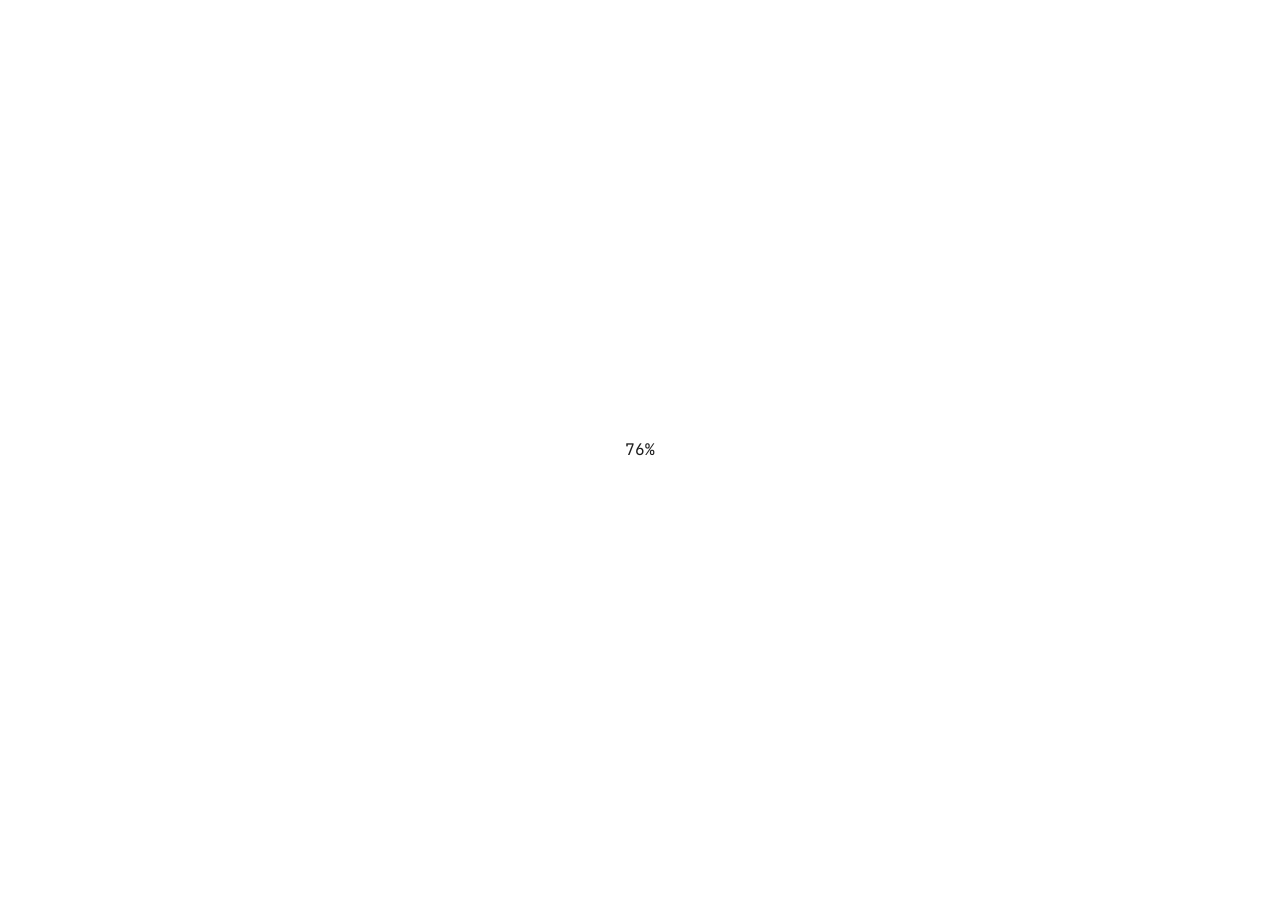
==== about.html @ f49aa21b "Sidebar role: rename method pay to method Co-Authored-By: Claude Opus 5.5 <noreply@anthropic.com>" ====
<!doctype html>
<html lang="ru">
<head>
  <meta charset="utf-8" />
  <meta name="viewport" content="width=device-width, initial-scale=1" />
  <title>about — ruslan an</title>
  <meta name="description" content="experience, methods and tools of product designer ruslan an." />
  <meta property="og:type" content="website" />
  <meta property="og:site_name" content="ruslan an" />
  <meta property="og:title" content="about — ruslan an" />
  <meta property="og:description" content="experience, methods and tools of product designer ruslan an." />
  <meta property="og:url" content="https://antwentythree.site/about.html" />
  <meta property="og:image" content="https://antwentythree.site/assets/og/og-default.jpg" />
  <meta property="og:image:type" content="image/jpeg" />
  <meta property="og:image:width" content="1200" />
  <meta property="og:image:height" content="630" />
  <meta property="og:image:alt" content="ruslan an — product designer" />
  <meta name="twitter:card" content="summary_large_image" />
  <meta name="twitter:title" content="about — ruslan an" />
  <meta name="twitter:description" content="experience, methods and tools of product designer ruslan an." />
  <meta name="twitter:image" content="https://antwentythree.site/assets/og/og-default.jpg" />
  <link rel="icon" href="assets/img/1DFH9G4M8G8WKBAH5VSBCNGBVE.jpg" />
  <script>try{var t=localStorage.getItem('theme');document.documentElement.setAttribute('data-theme',t==='dark'?'dark':'light');}catch(e){}</script>
  <script>try{var n=(performance.getEntriesByType('navigation')[0]||{}).type,r=document.referrer,i=r&&r.indexOf(location.origin)===0;if(!matchMedia('(prefers-reduced-motion: reduce)').matches&&(n==='reload'||!i))document.documentElement.classList.add('loading');}catch(e){}</script>
  <link rel="preconnect" href="https://fonts.googleapis.com" />
  <link rel="preconnect" href="https://fonts.gstatic.com" crossorigin />
  <link href="https://fonts.googleapis.com/css2?family=JetBrains+Mono:wght@400;500&display=swap" rel="stylesheet" />
  <link rel="stylesheet" href="css/styles.css?v=1794381884" />
</head>
<body>
  <div class="site">
    <article class="card doc">
      <div class="doc-bar">
        <a class="back" href="index.html" aria-label="Назад">
          <svg class="icon" viewBox="0 0 24 24" fill="none" xmlns="http://www.w3.org/2000/svg">
            <path d="M18 12H5" stroke="currentColor" stroke-width="2" stroke-linecap="round"/>
            <path d="M9 6l-5 6 5 6" stroke="currentColor" stroke-width="2" stroke-linecap="round" stroke-linejoin="round"/>
          </svg>
        </a>
      </div>

      <div class="doc-scroll">
        <div class="doc-col">

          <!-- intro -->
          <div class="stack gap-6 full">
            <img class="avatar avatar--light" src="assets/img/1DFH9G4M8G8WKBAH5VSBCNGBVE.jpg" alt="Руслан Ан" /><img class="avatar avatar--dark" src="assets/img/avatar-dark.jpg" alt="Руслан Ан" />
            <div class="stack gap-1 full">
              <div class="label" data-en="ruslan an">руслан ан</div>
              <div class="role" data-en="<span class='muted-56'>product designer at</span> <a class='co-link' href='https://paygine.ru/' target='_blank' rel='noopener'>paygine</a><span class='muted-56'>/</span><a class='co-link' href='https://methodpay.ru/' target='_blank' rel='noopener'>method</a>"><span class="muted-56">продуктовый дизайнер в</span> <a class="co-link" href="https://paygine.ru/" target="_blank" rel="noopener">paygine</a><span class="muted-56">/</span><a class="co-link" href="https://methodpay.ru/" target="_blank" rel="noopener">method</a></div>
            </div>
            <div class="stack gap-1 full">
              <div class="label" data-en="6 years of experience">Опыт 6 лет</div>
              <div class="muted-56">[2020 - 2026]</div>
            </div>
          </div>

          <!-- Light Digital -->
          <div class="stack gap-4 full">
            <div class="label pre" data-en="product designer at Light Digital studio<br>[september 2021 - august 2025]">Продуктовый дизайнер в студии Light Digital<br>[сентябрь 2021 - август 2025]</div>
            <div class="label" data-en="✱ tasks &amp; achievements:">✱ Задачи и достижения:</div>
            <div class="muted stack gap-4 full bullets">
              <div data-en="built and rolled out a design system for EKIT [tokens, spacings, guidelines] → cut time-to-market by 40%, reduced developer rework by 30%">Разработал и внедрил дизайн-систему для сервиса EKIT [токены, спейсинги, гайдлайны] → сократил time-to-market на 40%, уменьшил количество правок от разработчиков на 30%</div>
              <div data-en="designed the Facebank mobile app, running a series of UX tests [10+ users] → increased signup conversion by 22%">Спроектировал мобильное приложение Facebank, проведя серию UX-тестов [10+ пользователей] → увеличили конверсию регистрации на 22%</div>
              <div data-en="designed landing pages for two products [Facebank / EKIT]">Спроектировал дизайн лендингов для двух продуктов [Facebank / EKIT]</div>
              <div data-en="built the Abricos.market marketplace MVP, prepared the design system, presented to the client → the project passed review and went to pilot in 2.5 months">Разработал MVP маркетплейса Abricos.market, подготовил дизайн-систему, провёл презу заказчику → проект прошёл защиту и вышел в пилот за 2,5 месяца</div>
              <div data-en="introduced a UX research process [hallway tests, surveys, competitive analysis] → improved design consistency across teams and improved time-to-market by 40%">Внедрил процесс UX-исследований [коридорные тесты, опросы, конкурентный анализ] → повысил согласованность макетов между командами и повысил time-to-market на 40%</div>
              <div data-en="set up design reviews with developers → reduced UI bugs by 35%">Организовал дизайн-ревью с разработчиками → снизил количество UI-багов на 35%</div>
              <div data-en="ran kick-off sessions with clients to present solutions">Проводил кик-офф сессии с клиентами для презентации решений</div>
            </div>
          </div>

          <!-- Sixhands -->
          <div class="stack gap-4 full">
            <div class="label pre" data-en="product designer at Sixhands studio<br>[september 2020 - february 2021]">Продуктовый дизайнер в студии Sixhands<br>[сентябрь 2020 - февраль 2021]</div>
            <div class="label" data-en="✱ tasks &amp; achievements:">✱ Задачи и достижения:</div>
            <div class="muted stack gap-4 full bullets">
              <div data-en="designed the interface for the ITMO library → improved navigation, cut content search time by 25%">Спроектировал интерфейс для библиотеки ITMO → улучшил навигацию, сократил время поиска контента на 25%</div>
              <div data-en="built the Kinoscope MVP platform for renting photo and video gear → launched on time, attracted the first 1000 users">Разработал MVP-платформу Kinoscope для аренды фото и видеооборудования → проект запущен в срок, привлёк первых 1000 пользователей</div>
              <div data-en="created a UI kit in a week, speeding up building new screens by 30%">Создал UI-kit за неделю, что позволило ускорить сборку новых экранов на 30%</div>
              <div data-en="introduced design reviews and closer collaboration with development → improved design consistency across teams and improved time-to-market by 40%">Внедрил процесс дизайн-ревью и совместную работу с разработкой → повысил согласованность макетов между командами и повысил time-to-market на 40%</div>
              <div data-en="ran kick-off sessions with clients to present solutions">Проводил кик-офф сессии с клиентами для презентации решений</div>
              <div data-en="briefed clients">Брифовал клиентов</div>
            </div>
          </div>

          <!-- методы -->
          <div class="stack gap-4 full">
            <div class="label" data-en="i use in my work">использую в работе</div>
            <div class="chips">
              <span class="chip">job story</span>
              <span class="chip">user story</span>
              <span class="chip">userflow</span>
              <span class="chip" data-en="segmentation">сегментирование</span>
              <span class="chip" data-en="benchmarking">бенчмаркинг</span>
              <span class="chip" data-en="atomic design">атомарный дизайн</span>
              <span class="chip">value proposition canvas</span>
              <span class="chip" data-en="surveys">опросы</span>
              <span class="chip" data-en="in-depth interviews">глубинные интервью</span>
              <span class="chip">rice/ice</span>
            </div>
          </div>

          <!-- инструменты -->
          <div class="stack gap-4 full">
            <div class="label" data-en="tools">инструменты</div>
            <div class="chips">
              <span class="chip">figma</span>
              <span class="chip">figmajam</span>
              <span class="chip">pathway</span>
              <span class="chip">spline3d</span>
              <span class="chip">framer</span>
              <span class="chip">jira</span>
              <span class="chip">trello</span>
              <span class="chip">lottielab</span>
              <span class="chip">codex</span>
              <span class="chip">claude</span>
              <span class="chip">gemini</span>
            </div>
          </div>

          <!-- менторство -->
          <div class="stack gap-4 full">
            <div class="label" data-en="i have experience mentoring junior designers">имею опыт работы с молодыми дизайнерами</div>
            <img class="media" src="assets/img/08043FY16DWBXY1ECYTWY4B6JK.png" alt="Работа с молодыми дизайнерами" loading="lazy" />
            <div class="muted" data-en="Valeria — got a job as a Junior designer at Gazprom Neft">Валерия — устроилась Junior-дизайнером в Газпромнефть</div>
          </div>

          <!-- фотогалерея -->
          <div class="stack gap-4 full">
            <div class="label" data-en="photo gallery [2012-2021]">фотогалерея [2012-2021]</div>
            <div class="muted pre" data-en="a long time ago photography was my favorite hobby, and to immortalize that passion i put together a photo gallery as a reminder that i existed<br>⇾ <a href=&quot;https://an23gallery.framer.website/&quot; target=&quot;_blank&quot; rel=&quot;noopener&quot; style=&quot;text-decoration:underline&quot;>view the works</a>">Когда-то давно фотография была моим любимым занятием, ну и для того, чтобы увековечить свою страсть, я собрал фотогалерею на память о том, что я существовал<br>⇾ <a href="https://an23gallery.framer.website/" target="_blank" rel="noopener" style="text-decoration:underline">Посмотреть работы</a></div>
            <img class="media flat" src="assets/img/5QWVMSG8WJEMT5ZVHH015KN7EW.png" alt="Фотогалерея" loading="lazy" />
          </div>

          <!-- контакт -->
          <div class="stack gap-4 full">
            <div class="label pre" data-en="i'm open to interesting projects.<br>i reply quickly on telegram 👋">Я открыт для интересных проектов.<br>Отвечаю оперативно телеграмме 👋</div>
            <div data-en="thanks for your attention ❤️">Благодарю за внимание❤️</div>
            <a class="btn btn--dark full" href="https://t.me/antwentythree" target="_blank" rel="noopener" data-en="message on telegram">написать в тг</a>
          </div>

        </div>
        <div class="scroll-fade" aria-hidden="true"></div>
      </div>
    </article>
  </div>
  <script src="js/app.js?v=1792924821" defer></script>
  <script src="js/reveal.js?v=1792924821" defer></script>
  <script src="js/lightbox.js?v=1792924821" defer></script>
</body>
</html>
---- css/styles.css ----
/* ============================================================
   Руслан Ан — портфолио
   Дизайн-система (из макетов Paper «Jolly lantern»)
   Шрифт: JetBrains Mono · акцент: моноширинная editorial-типографика
   ============================================================ */

:root {
  --bg: #ffffff;
  --bg-muted: #f8f8f8;
  --ink: #1e1e1e;
  --on-dark: #ffffff;
  --border: rgba(30, 30, 30, 0.08);

  --font: "JetBrains Mono", ui-monospace, "SFMono-Regular", Menlo, monospace;

  --fs: 16px;
  --lh: 1.4;
  --tracking: -0.02em;

  /* spacing scale (Tailwind *4px) */
  --s1: 4px;
  --s2: 8px;
  --s3: 10px;
  --s4: 16px;
  --s6: 24px;
  --s8: 32px;
  --s12: 48px;
  --s14: 58px;
  --s16: 64px;

  /* radii */
  --r-xs: 8px;
  --r-sm: 16px;
  --r-md: 24px;
  --r-lg: 32px;
  --r-xl: 48px;

  /* layout */
  --col: 556px;      /* контентная колонка (кейсы / обо мне) */
  --sidebar: 337px;  /* сайдбар на главной */
  --feed: 362px;     /* колонка ленты проектов */
  --page-pad: 16px;
  --section-gap: 72px;
  --fade-h: 80px;
}

/* ---------- тёмная тема: инверсия цветов (серые кнопки/чипы не меняются) ---------- */
:root[data-theme="dark"] {
  --bg: #010101;
  --bg-muted: #010101;
  --ink: #f4f4f4;
  --border: rgba(255, 255, 255, 0.12);
}
:root[data-theme="dark"] .feed {
  scrollbar-color: rgba(255, 255, 255, 0.2) transparent;
}
:root[data-theme="dark"] .feed::-webkit-scrollbar-thumb { background: rgba(255, 255, 255, 0.2); }
:root[data-theme="dark"] .back:hover { background: rgba(255, 255, 255, 0.08); }

* { box-sizing: border-box; }

html { scroll-behavior: smooth; }

body {
  margin: 0;
  background: var(--bg);
  color: var(--ink);
  font-family: var(--font);
  font-size: var(--fs);
  line-height: var(--lh);
  letter-spacing: var(--tracking);
  font-weight: 400;
  -webkit-font-smoothing: antialiased;
  text-rendering: optimizeLegibility;
  overflow-wrap: anywhere;
  text-transform: lowercase; /* стилистика: весь текст строчными буквами */
}

body.theme-muted { background: var(--bg-muted); }

img { display: block; max-width: 100%; }
a { color: inherit; text-decoration: none; }

/* ---------- helpers ---------- */
.stack { display: flex; flex-direction: column; align-items: flex-start; }
.stack.center { align-items: center; }
.gap-1 { gap: var(--s1); }
.gap-2 { gap: var(--s2); }
.gap-4 { gap: var(--s4); }
.gap-6 { gap: var(--s6); }
.gap-8 { gap: var(--s8); }
.gap-12 { gap: var(--s12); }
.gap-14 { gap: var(--s14); }
.gap-16 { gap: var(--s16); }

.label { font-weight: 500; }
.muted { opacity: 0.5; }
.muted-56 { opacity: 0.56; }
/* ссылки на компании в подписи под именем: основной цвет текста, подчёркивание при наведении */
.co-link { color: inherit; text-decoration: underline; text-decoration-color: transparent; text-underline-offset: 3px; text-decoration-thickness: 1px; transition: text-decoration-color .2s; }
.co-link:hover, .co-link:focus-visible { text-decoration-color: currentColor; }
.pre { white-space: pre-wrap; }
.lower { text-transform: lowercase; }
.full { width: 100%; }

/* ---------- media ---------- */
.media { width: 100%; border-radius: var(--r-md); object-fit: cover; }
.media.flat { border-radius: 0; }
.media.sq { border-radius: var(--r-xl); }

/* ---------- buttons ---------- */
.btn {
  display: flex;
  align-items: center;
  justify-content: center;
  width: 100%;
  height: 56px;
  border-radius: var(--r-sm);
  font-weight: 500;
  letter-spacing: var(--tracking);
  border: 0;
  cursor: pointer;
  transition: transform 0.15s ease, opacity 0.15s ease, background 0.15s ease;
}
.btn:active { transform: scale(0.99); }
/* тёмная кнопка инвертируется вместе с темой */
.btn--dark { background: var(--ink); color: var(--bg); }
.btn--dark:hover { opacity: 0.88; }
/* серая кнопка — всегда серая, тёмный текст (в тёмной теме НЕ меняется) */
.btn--light { background: #f8f8f8; color: #1e1e1e; }
.btn--light:hover { background: #ededed; }

/* ---------- chips ---------- */
.chips { display: flex; flex-wrap: wrap; gap: var(--s2); align-content: flex-start; width: 100%; }
.chip {
  display: inline-flex;
  align-items: center;
  justify-content: center;
  padding: var(--s2);
  border-radius: var(--r-xs);
  background: #f8f8f8;        /* серый чип — всегда серый */
  color: #1e1e1e;
  text-transform: lowercase;
}

/* ---------- back arrow / inline link ---------- */
.icon { width: 24px; height: 24px; flex-shrink: 0; color: var(--ink); }
/* иконки следуют цвету текста (инверсия в тёмной теме) */
.icon [stroke] { stroke: currentColor; }
.icon [fill]:not([fill="none"]) { fill: currentColor; }
.back {
  display: inline-flex;
  align-items: center;
  justify-content: center;
  width: 40px;
  height: 40px;
  border-radius: 999px;
  transition: background 0.15s ease;
}
.back:hover { background: rgba(30, 30, 30, 0.06); }
.inline-link { display: inline-flex; align-items: center; gap: var(--s2); }
.inline-link .icon { opacity: 0.5; }
.inline-link:hover .icon { opacity: 0.85; }

/* ============================================================
   MAIN PAGE
   ============================================================ */
.site { max-width: 1232px; margin: 0 auto; padding: var(--page-pad); }

.main-grid { display: flex; align-items: flex-start; gap: 12px; }

.card {
  background: var(--bg);
  border: 1px solid var(--border);
  border-radius: var(--r-lg);
}
body.theme-muted .card { background: var(--bg-muted); }

/* sidebar */
.sidebar {
  width: var(--sidebar);
  flex-shrink: 0;
  padding: var(--s4);
  position: sticky;
  top: var(--page-pad);
  height: calc(100vh - var(--page-pad) * 2);
  display: flex;
  flex-direction: column;
  justify-content: space-between;
  gap: var(--s16);
  overflow: clip;
}
.avatar {
  width: 141px;
  height: 141px;
  border-radius: var(--r-md);
  object-fit: cover;
  object-position: center;
}
.sidebar-actions { display: flex; flex-direction: column; gap: var(--s4); width: 100%; }

/* feed */
.feed {
  flex: 1;
  min-width: 0;
  padding: var(--s4) 0 0 0;   /* 16px сверху, контент до краёв карточки */
  position: sticky;
  top: var(--page-pad);
  height: calc(100vh - var(--page-pad) * 2);
  overflow-y: auto;
  overflow-x: hidden;
  overscroll-behavior: contain;
  scrollbar-width: thin;
  scrollbar-color: rgba(30, 30, 30, 0.18) transparent;
}
.feed::-webkit-scrollbar { width: 8px; }
.feed::-webkit-scrollbar-thumb {
  background: rgba(30, 30, 30, 0.18);
  border-radius: 999px;
  border: 2px solid transparent;
  background-clip: padding-box;
}
.feed-inner {
  width: var(--feed);
  margin: 0 auto;
  display: flex;
  flex-direction: column;
  gap: var(--section-gap);
  padding: 0 0 var(--fade-h) 0;
}

/* нижний блюр-эффект объёма (остаётся у нижнего края при скролле) */
.scroll-fade {
  position: sticky;
  bottom: 0;
  height: var(--fade-h);
  margin-top: calc(var(--fade-h) * -1);
  pointer-events: none;
  z-index: 4;
  background: linear-gradient(to top, var(--bg) 18%, transparent);
  -webkit-backdrop-filter: blur(5px);
  backdrop-filter: blur(5px);
  -webkit-mask-image: linear-gradient(to top, #000 38%, transparent);
  mask-image: linear-gradient(to top, #000 38%, transparent);
  border-bottom-left-radius: var(--r-lg);
  border-bottom-right-radius: var(--r-lg);
}

/* правая панель с проектами — без рамки и скруглений */
.card.feed { border: none; border-radius: 0; }
.feed .scroll-fade { border-radius: 0; }

/* «обо мне» и кейсы — без обводки (обводка только у сайдбара на главной) */
.card.doc { border: none; border-radius: 0; }
.doc .scroll-fade { border-radius: 0; }

/* переключатели темы / языка */
.controls { display: flex; align-items: center; gap: var(--s4); flex-shrink: 0; }
.lang-btn, .theme-btn {
  background: none; border: 0; padding: 0; margin: 0;
  font-family: inherit; color: var(--ink); cursor: pointer;
  display: inline-flex; align-items: center;
  transition: opacity 0.15s ease;
}
.lang-btn { font-size: 16px; font-weight: 500; letter-spacing: var(--tracking); text-transform: lowercase; }
.theme-btn { width: 24px; height: 24px; justify-content: center; }
.lang-btn:hover, .theme-btn:hover { opacity: 0.55; }
.theme-btn .i-sun { display: none; }
:root[data-theme="dark"] .theme-btn .i-moon { display: none; }
:root[data-theme="dark"] .theme-btn .i-sun { display: inline-block; }
.work { display: flex; flex-direction: column; align-items: center; gap: var(--s8); text-decoration: none; }
.work-thumb {
  width: 360px;
  max-width: 100%;
  aspect-ratio: 360 / 372;
  border-radius: var(--r-lg);
  overflow: hidden;
  background: var(--bg-muted);
  position: relative;
  display: flex;
  align-items: center;
  justify-content: center;
}
.work-thumb img,
.work-thumb video { width: 100%; height: 100%; object-fit: cover; transition: transform 0.4s ease; }
a.work:hover .work-thumb img,
a.work:hover .work-thumb video { transform: scale(1.03); }
.work-thumb.soon img { filter: blur(0.75px) brightness(0.8); }
.work-thumb .soon-badge {
  position: absolute;
  color: #fff;
  font-weight: 500;
  z-index: 2;
}
.work-meta { display: flex; flex-direction: column; align-items: flex-start; gap: var(--s4); width: 100%; }
.work.is-soon .work-meta { opacity: 0.5; }

/* footer block inside feed (итог) */
.feed-foot { display: flex; flex-direction: column; align-items: center; gap: var(--s8); width: 100%; }
.feed-foot .media { border-radius: var(--r-xl); aspect-ratio: 1/1; }
.feed-foot-actions { display: flex; flex-direction: column; gap: var(--s4); width: 100%; }

/* ============================================================
   DOC PAGES (about / project)
   ============================================================ */
.doc {
  position: sticky;
  top: var(--page-pad);
  height: calc(100vh - var(--page-pad) * 2);
  overflow: hidden;
  padding: 0;
}
/* шапка: стрелка назад слева + переключатели справа, на одной линии (16px сверху) */
.doc-bar {
  position: absolute;
  top: var(--s4);
  left: var(--s4);
  right: var(--s4);
  display: flex;
  align-items: center;
  justify-content: space-between;
  z-index: 5;
  pointer-events: none;
}
.doc-bar > * { pointer-events: auto; }
.doc-scroll {
  height: 100%;
  overflow-y: auto;
  overflow-x: hidden;
  overscroll-behavior: contain;
  scrollbar-width: thin;
  scrollbar-color: rgba(30, 30, 30, 0.18) transparent;
  padding: var(--s4) var(--s4) 0 var(--s4);
}
.doc-scroll::-webkit-scrollbar { width: 8px; }
.doc-scroll::-webkit-scrollbar-thumb {
  background: rgba(30, 30, 30, 0.18);
  border-radius: 999px; border: 2px solid transparent; background-clip: padding-box;
}
:root[data-theme="dark"] .doc-scroll { scrollbar-color: rgba(255,255,255,0.2) transparent; }
:root[data-theme="dark"] .doc-scroll::-webkit-scrollbar-thumb { background: rgba(255,255,255,0.2); }
.doc-col {
  width: var(--col);
  max-width: 100%;
  margin: 0 auto;
  display: flex;
  flex-direction: column;
  align-items: flex-start;
  gap: var(--s12);
  padding-bottom: var(--fade-h);
}
.hero-icon {
  width: 72px;
  height: 72px;
  border-radius: 18px;
  object-fit: cover;
}
.next-thumb {
  width: 100%;
  aspect-ratio: 360 / 372;
  border-radius: var(--r-lg);
  object-fit: cover;
}

/* ============================================================
   RESPONSIVE
   ============================================================ */
@media (max-width: 900px) {
  :root { --page-pad: 16px; --section-gap: 72px; }

  .main-grid { flex-direction: column; gap: 16px; }
  .sidebar {
    width: 100%;
    position: static;
    height: auto;
    min-height: 0;
    gap: var(--s12);
  }
  /* на мобилке лента скроллится вместе со страницей */
  .feed {
    width: 100%;        /* на всю ширину, чтобы колонка проектов встала по центру */
    padding: 0;
    position: static;
    height: auto;
    overflow: visible;
  }
  .feed-inner { width: 100%; max-width: 420px; margin: 0 auto; padding: 0; }
  .work-thumb { width: 100%; }

  /* на мобилке карточки без рамок — ближе к мобильному макету */
  .card { border: none; border-radius: 0; background: transparent; }
  body.theme-muted .card { background: transparent; }
  .feed { border: none; }
  .scroll-fade { display: none; }

  /* doc-страницы на мобилке: обычная прокрутка, шапка прилипает сверху */
  .doc {
    position: static;
    height: auto;
    overflow: visible;
  }
  .doc-scroll {
    height: auto;
    overflow: visible;
    padding: 0;
  }
  .doc-bar {
    position: sticky;
    top: 0;
    left: auto; right: auto;
    padding: 8px 0;
    margin-bottom: 8px;
    background: var(--bg);
  }
  .doc-col { padding-bottom: 0; }
}

@media (max-width: 480px) {
  :root { --fs: 15px; }
}

/* скрытые скроллбары: скролл работает, полоса не видна */
html, body, .feed, .doc-scroll {
  scrollbar-width: none;
  -ms-overflow-style: none;
}
html::-webkit-scrollbar,
body::-webkit-scrollbar,
.feed::-webkit-scrollbar,
.doc-scroll::-webkit-scrollbar { display: none; width: 0; height: 0; }

/* аватар: светлая тема — обычное фото, тёмная — альтернативное */
.avatar--dark { display: none; }
:root[data-theme="dark"] .avatar--light { display: none; }
:root[data-theme="dark"] .avatar--dark { display: block; }

/* тёмная тема: CV — прозрачная кнопка с белой обводкой */
:root[data-theme="dark"] .sidebar .btn--light {
  background: transparent;
  color: var(--ink);
  border: 1px solid #f4f4f4;
}
:root[data-theme="dark"] .sidebar .btn--light:hover { background: rgba(255, 255, 255, 0.08); }

/* блок «итог / summary» — только в мобильной версии */
@media (min-width: 901px) {
  .feed-foot { display: none; }
}

/* стрелка «наверх» — появляется, когда долистали до низа */
.to-top {
  position: fixed;
  right: calc(max(var(--page-pad), (100vw - 1232px) / 2 + var(--page-pad)) + 16px);
  bottom: calc(var(--page-pad) + 16px);
  z-index: 20;
  width: 40px;
  height: 40px;
  border-radius: 999px;
  border: 1px solid var(--border);
  background: var(--bg);
  color: var(--ink);
  display: inline-flex;
  align-items: center;
  justify-content: center;
  padding: 0;
  cursor: pointer;
  opacity: 0;
  transform: translateY(8px);
  pointer-events: none;
  transition: opacity 0.2s ease, transform 0.2s ease, background 0.15s ease;
}
.to-top.is-visible { opacity: 1; transform: none; pointer-events: auto; }
.to-top:hover { background: var(--bg-muted); }
:root[data-theme="dark"] .to-top:hover { background: #1a1a1a; }

/* ---------- кастомный курсор (только мышь/трекпад) ---------- */
@media (hover: hover) and (pointer: fine) {
  html, body, body *, body *::before, body *::after {
    cursor: url("../assets/cursor/cursor-light.svg?v=2") 5 4, default !important;
  }
  :root[data-theme="dark"],
  :root[data-theme="dark"] body,
  :root[data-theme="dark"] body *,
  :root[data-theme="dark"] body *::before,
  :root[data-theme="dark"] body *::after {
    cursor: url("../assets/cursor/cursor-dark.svg?v=2") 5 4, default !important;
  }
}

/* мягкая тень под курсором */
.cursor-shadow {
  position: fixed;
  inset: 0;
  z-index: 1001;
  overflow: hidden;
  pointer-events: none;
  opacity: 0;
  transition: opacity 0.25s ease;
}
.cursor-shadow::before {
  content: "";
  position: absolute;
  top: 0;
  left: 0;
  width: 180px;
  height: 150px;
  background: radial-gradient(ellipse 90px 75px at center,
    rgba(20, 25, 35, 0.09) 0%, rgba(20, 25, 35, 0.035) 35%, transparent 75%);
  transform: translate3d(var(--shadow-x, -180px), var(--shadow-y, -150px), 0);
}
/* тёмная тема: инверсия — едва заметное светлое свечение */
:root[data-theme="dark"] .cursor-shadow::before {
  background: radial-gradient(ellipse 90px 75px at center,
    rgba(255, 255, 255, 0.06) 0%, rgba(255, 255, 255, 0.022) 35%, transparent 75%);
}
@media (hover: hover) and (pointer: fine) {
  .cursor-shadow.is-visible { opacity: 1; }
}
@media (prefers-reduced-motion: reduce) {
  .cursor-shadow { display: none; }
}

/* «следующий проект» внизу кейса */
.next-project {
  width: 100%;
  border-top: 1px solid var(--border);
  padding-top: var(--s8);
  display: flex;
  justify-content: flex-end;
}
.next-project a {
  display: inline-flex;
  align-items: center;
  gap: var(--s2);
  opacity: 0.56;
  transition: opacity 0.15s ease;
}
.next-project a:hover { opacity: 1; }
.next-project .icon { transition: transform 0.2s ease; }
.next-project a:hover .icon { transform: translateX(3px); }

/* картинка ждёт анимации появления (см. js/reveal.js) */
.reveal-pending { opacity: 0; }
@media (prefers-reduced-motion: reduce) { .reveal-pending { opacity: 1; } }

/* ссылки внизу сайдбара (вместо кнопок CV / telegram) */
.sidebar-links { display: flex; flex-direction: column; align-items: flex-start; gap: var(--s2); }

/* ---------- лоудер: счётчик 0% → 100% ---------- */
/* пока не загрузился JS, экран закрывает псевдоэлемент с «0%» */
html.loading::before,
.preloader {
  position: fixed;
  inset: 0;
  z-index: 10000;
  display: flex;
  align-items: center;
  justify-content: center;
  background: var(--bg);
  color: var(--ink);
  font-family: var(--font);
  font-size: 16px;
  line-height: 1;
  font-variant-numeric: tabular-nums;
}
html.loading::before { content: "0%"; }
html.loading.loader-ready::before { content: none; }
html.loading body { overflow: hidden; }
.preloader { transition: opacity 1s cubic-bezier(.45, 0, .55, 1); }
.preloader.is-out { opacity: 0; pointer-events: none; }
.preloader__counter { transition: opacity 1s cubic-bezier(.45, 0, .55, 1); }
.preloader.is-out .preloader__counter { opacity: 0; }

/* ---------- списки с буллетами («задачи и достижения») ---------- */
.bullets > div {
  position: relative;
  padding-left: 1.5ch;
}
.bullets > div::before {
  content: "•";
  position: absolute;
  left: 0;
}

/* ---------- просмотр картинок (lightbox) ---------- */
.doc-col img.media { cursor: pointer; }
.lightbox-backdrop {
  position: fixed;
  inset: 0;
  z-index: 9000;
  background: color-mix(in oklch, var(--bg) 50%, transparent);
  -webkit-backdrop-filter: blur(16px);
  backdrop-filter: blur(16px);
}
.lightbox-img {
  position: fixed;
  z-index: 9001;
  object-fit: cover;
  margin: 0;
  max-width: none;
}
html.lightbox-open .to-top,
html.lightbox-open .cursor-shadow { opacity: 0; }
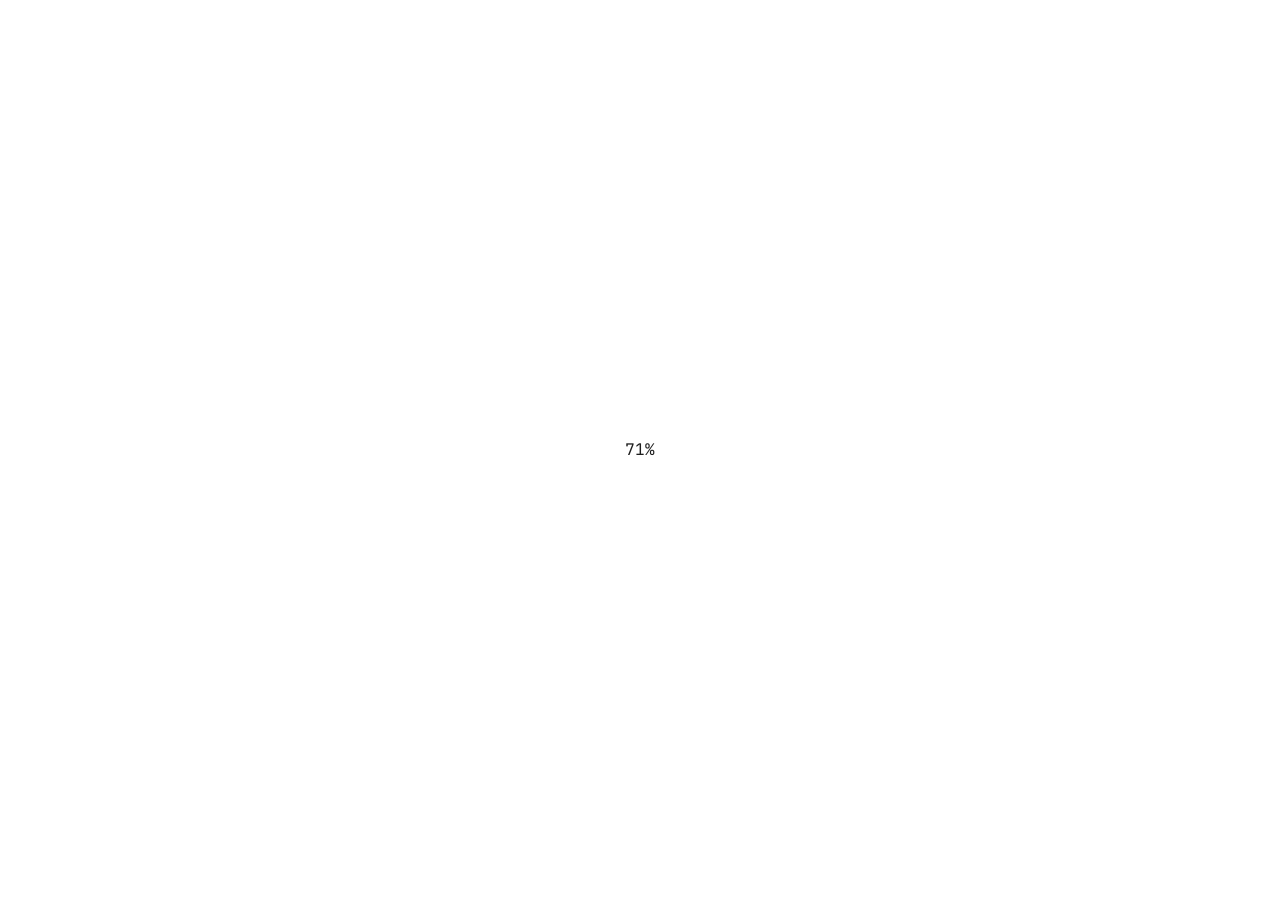
==== commit 8efb0ea0: "Contact button with contacts modal on all pages Co-Authored-By: Claude Opus 5.5 <noreply@anthropic.c" ====
--- a/about.html
+++ b/about.html
@@ -25,7 +25,7 @@
   <link rel="preconnect" href="https://fonts.googleapis.com" />
   <link rel="preconnect" href="https://fonts.gstatic.com" crossorigin />
   <link href="https://fonts.googleapis.com/css2?family=JetBrains+Mono:wght@400;500&display=swap" rel="stylesheet" />
-  <link rel="stylesheet" href="css/styles.css?v=1794381884" />
+  <link rel="stylesheet" href="css/styles.css?v=1794871083" />
 </head>
 <body>
   <div class="site">
@@ -137,7 +137,7 @@
           <div class="stack gap-4 full">
             <div class="label pre" data-en="i'm open to interesting projects.<br>i reply quickly on telegram 👋">Я открыт для интересных проектов.<br>Отвечаю оперативно телеграмме 👋</div>
             <div data-en="thanks for your attention ❤️">Благодарю за внимание❤️</div>
-            <a class="btn btn--dark full" href="https://t.me/antwentythree" target="_blank" rel="noopener" data-en="message on telegram">написать в тг</a>
+            <button class="btn btn--dark full has-kbd" type="button" data-contact aria-haspopup="dialog" aria-expanded="false"><span data-en="contact">связаться</span><kbd class="contact-kbd" aria-hidden="true">c</kbd></button>
           </div>
 
         </div>
@@ -145,8 +145,9 @@
       </div>
     </article>
   </div>
-  <script src="js/app.js?v=1792924821" defer></script>
-  <script src="js/reveal.js?v=1792924821" defer></script>
-  <script src="js/lightbox.js?v=1792924821" defer></script>
+  <script src="js/app.js?v=1794871083" defer></script>
+  <script src="js/contact.js?v=1794871150" defer></script>
+  <script src="js/reveal.js?v=1794871083" defer></script>
+  <script src="js/lightbox.js?v=1794871083" defer></script>
 </body>
 </html>
--- a/css/styles.css
+++ b/css/styles.css
@@ -601,3 +601,137 @@
 }
 html.lightbox-open .to-top,
 html.lightbox-open .cursor-shadow { opacity: 0; }
+
+/* ============================================================
+   Кнопка «связаться» и модалка «контакты» (как Contact на mishanaer.com)
+   ============================================================ */
+.contact-btn {
+  position: relative;
+  display: flex;
+  align-items: center;
+  justify-content: center;
+  align-self: stretch;
+  width: 100%;
+  height: 40px;
+  padding: 0 32px;
+  border: 0;
+  border-radius: 10px;
+  background: var(--ink);
+  color: var(--bg);
+  font: inherit;
+  font-size: 14px;
+  font-weight: 500;
+  letter-spacing: -0.01em;
+  transition: transform 0.1s ease-out, opacity 0.1s ease-out;
+}
+.contact-btn:hover { opacity: 0.8; }
+.contact-btn:active { transform: scale(0.99); }
+.has-kbd { position: relative; }
+/* подсказка клавиши «C» — только там, где есть клавиатура и мышь */
+.contact-kbd {
+  display: none;
+  position: absolute;
+  top: 50%;
+  right: 8px;
+  width: 24px;
+  height: 24px;
+  transform: translateY(-50%);
+  align-items: center;
+  justify-content: center;
+  border: 1px solid color-mix(in srgb, var(--bg) 20%, transparent);
+  border-bottom-width: 3px;
+  border-radius: 8px;
+  color: color-mix(in srgb, var(--bg) 70%, transparent);
+  font: inherit;
+  font-size: 11px;
+  font-weight: 500;
+  line-height: 1;
+  text-transform: uppercase;
+}
+.btn .contact-kbd { right: 16px; }
+@media (hover: hover) and (pointer: fine) {
+  .contact-kbd { display: flex; }
+}
+
+.contact-overlay {
+  position: fixed;
+  inset: 0;
+  z-index: 1000;
+  display: flex;
+  align-items: center;
+  justify-content: center;
+  padding: 32px;
+  background: rgba(0, 0, 0, 0.5);
+  -webkit-backdrop-filter: blur(4px);
+  backdrop-filter: blur(4px);
+  opacity: 0;
+  transition: opacity 0.15s ease-out;
+}
+.contact-overlay[hidden] { display: none; }
+.contact-overlay.is-open { opacity: 1; }
+.contact-dialog {
+  width: 100%;
+  max-width: 300px;
+  padding: 16px 12px 12px;
+  border: 1px solid var(--border);
+  border-radius: 20px;
+  background: var(--bg);
+  color: var(--ink);
+  box-shadow: 0 10px 40px rgba(0, 0, 0, 0.18);
+  outline: none;
+  transform: scale(0.95);
+  transition: transform 0.15s ease-out;
+}
+.contact-overlay.is-open .contact-dialog { transform: none; }
+.contact-dialog__head { display: flex; align-items: center; justify-content: space-between; padding: 0 0 8px 8px; }
+.contact-dialog__title { margin: 0; font-size: 14px; font-weight: 500; line-height: 24px; letter-spacing: -0.01em; }
+.contact-close {
+  display: flex;
+  align-items: center;
+  justify-content: center;
+  width: 24px;
+  height: 24px;
+  padding: 0;
+  border: 0;
+  border-radius: 50%;
+  background: color-mix(in srgb, var(--ink) 8%, transparent);
+  color: var(--ink);
+  transition: background 0.15s ease;
+}
+.contact-close:hover { background: color-mix(in srgb, var(--ink) 14%, transparent); }
+.contact-close svg { width: 14px; height: 14px; }
+.contact-list { display: flex; flex-direction: column; }
+.contact-row {
+  display: flex;
+  align-items: center;
+  gap: 16px;
+  width: 100%;
+  padding: 9px 8px 7px;
+  border: 0;
+  border-radius: 8px;
+  background: transparent;
+  color: inherit;
+  font: inherit;
+  text-align: left;
+  transition: background 0.15s ease;
+}
+.contact-row:hover, .contact-row:focus-visible { background: color-mix(in srgb, var(--ink) 5%, transparent); outline: none; }
+.contact-row__icon { position: relative; flex-shrink: 0; width: 24px; height: 24px; opacity: 0.3; transition: transform 0.2s ease-out; }
+.contact-row:active .contact-row__icon { transform: scale(0.97); }
+.contact-row__icon .ci {
+  position: absolute;
+  inset: 3px;
+  width: 18px;
+  height: 18px;
+  transition: opacity 0.2s ease, transform 0.2s ease, filter 0.2s ease;
+}
+.contact-row__icon .ci--check { opacity: 0; transform: scale(0.7); filter: blur(4px); }
+.contact-row.is-copied .ci--main { opacity: 0; transform: scale(0.7); filter: blur(4px); }
+.contact-row.is-copied .ci--check { opacity: 1; transform: none; filter: none; }
+.contact-row__text { display: flex; flex-direction: column; min-width: 0; }
+.contact-row__label { font-size: 12px; line-height: 16px; opacity: 0.5; }
+.contact-row__value { font-size: 14px; line-height: 20px; overflow-wrap: anywhere; }
+.contact-live { position: absolute; width: 1px; height: 1px; overflow: hidden; clip: rect(0 0 0 0); }
+@media (prefers-reduced-motion: reduce) {
+  .contact-overlay, .contact-dialog, .contact-btn, .contact-row__icon .ci { transition-duration: 0.01ms; }
+}
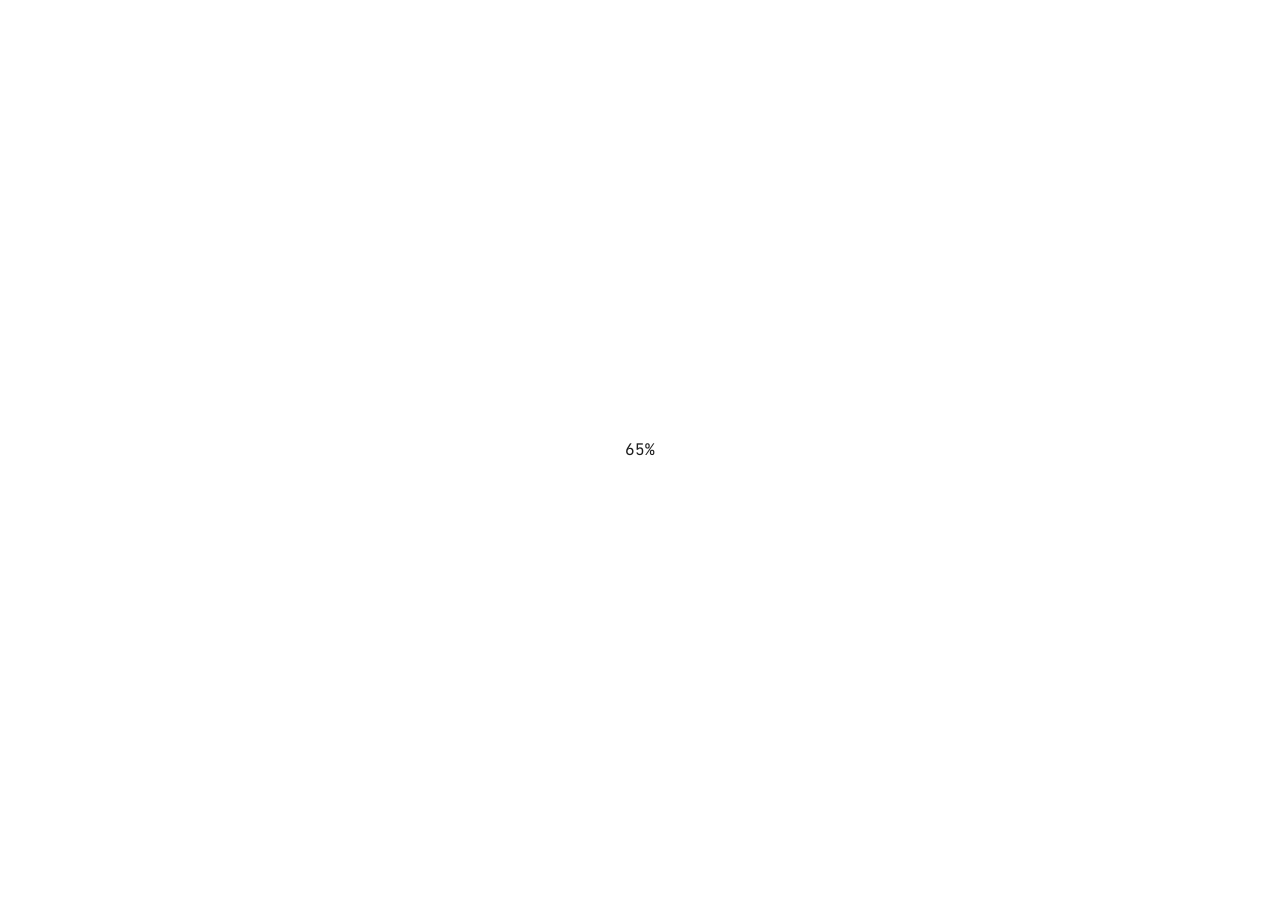
==== commit 52beb657: "Remove CV link from sidebar and icons from contact modal Co-Authored-By: Claude Opus 5.5 <noreply@an" ====
--- a/about.html
+++ b/about.html
@@ -25,7 +25,7 @@
   <link rel="preconnect" href="https://fonts.googleapis.com" />
   <link rel="preconnect" href="https://fonts.gstatic.com" crossorigin />
   <link href="https://fonts.googleapis.com/css2?family=JetBrains+Mono:wght@400;500&display=swap" rel="stylesheet" />
-  <link rel="stylesheet" href="css/styles.css?v=1794871083" />
+  <link rel="stylesheet" href="css/styles.css?v=1794955054" />
 </head>
 <body>
   <div class="site">
@@ -146,7 +146,7 @@
     </article>
   </div>
   <script src="js/app.js?v=1794871083" defer></script>
-  <script src="js/contact.js?v=1794871150" defer></script>
+  <script src="js/contact.js?v=1794955054" defer></script>
   <script src="js/reveal.js?v=1794871083" defer></script>
   <script src="js/lightbox.js?v=1794871083" defer></script>
 </body>
--- a/css/styles.css
+++ b/css/styles.css
@@ -704,7 +704,6 @@
 .contact-row {
   display: flex;
   align-items: center;
-  gap: 16px;
   width: 100%;
   padding: 9px 8px 7px;
   border: 0;
@@ -716,22 +715,11 @@
   transition: background 0.15s ease;
 }
 .contact-row:hover, .contact-row:focus-visible { background: color-mix(in srgb, var(--ink) 5%, transparent); outline: none; }
-.contact-row__icon { position: relative; flex-shrink: 0; width: 24px; height: 24px; opacity: 0.3; transition: transform 0.2s ease-out; }
-.contact-row:active .contact-row__icon { transform: scale(0.97); }
-.contact-row__icon .ci {
-  position: absolute;
-  inset: 3px;
-  width: 18px;
-  height: 18px;
-  transition: opacity 0.2s ease, transform 0.2s ease, filter 0.2s ease;
-}
-.contact-row__icon .ci--check { opacity: 0; transform: scale(0.7); filter: blur(4px); }
-.contact-row.is-copied .ci--main { opacity: 0; transform: scale(0.7); filter: blur(4px); }
-.contact-row.is-copied .ci--check { opacity: 1; transform: none; filter: none; }
 .contact-row__text { display: flex; flex-direction: column; min-width: 0; }
-.contact-row__label { font-size: 12px; line-height: 16px; opacity: 0.5; }
+.contact-row__label { font-size: 12px; line-height: 16px; opacity: 0.5; transition: opacity 0.15s ease; }
+.contact-row.is-copied .contact-row__label { opacity: 0.8; }
 .contact-row__value { font-size: 14px; line-height: 20px; overflow-wrap: anywhere; }
 .contact-live { position: absolute; width: 1px; height: 1px; overflow: hidden; clip: rect(0 0 0 0); }
 @media (prefers-reduced-motion: reduce) {
-  .contact-overlay, .contact-dialog, .contact-btn, .contact-row__icon .ci { transition-duration: 0.01ms; }
-}
+  .contact-overlay, .contact-dialog, .contact-btn { transition-duration: 0.01ms; }
+}
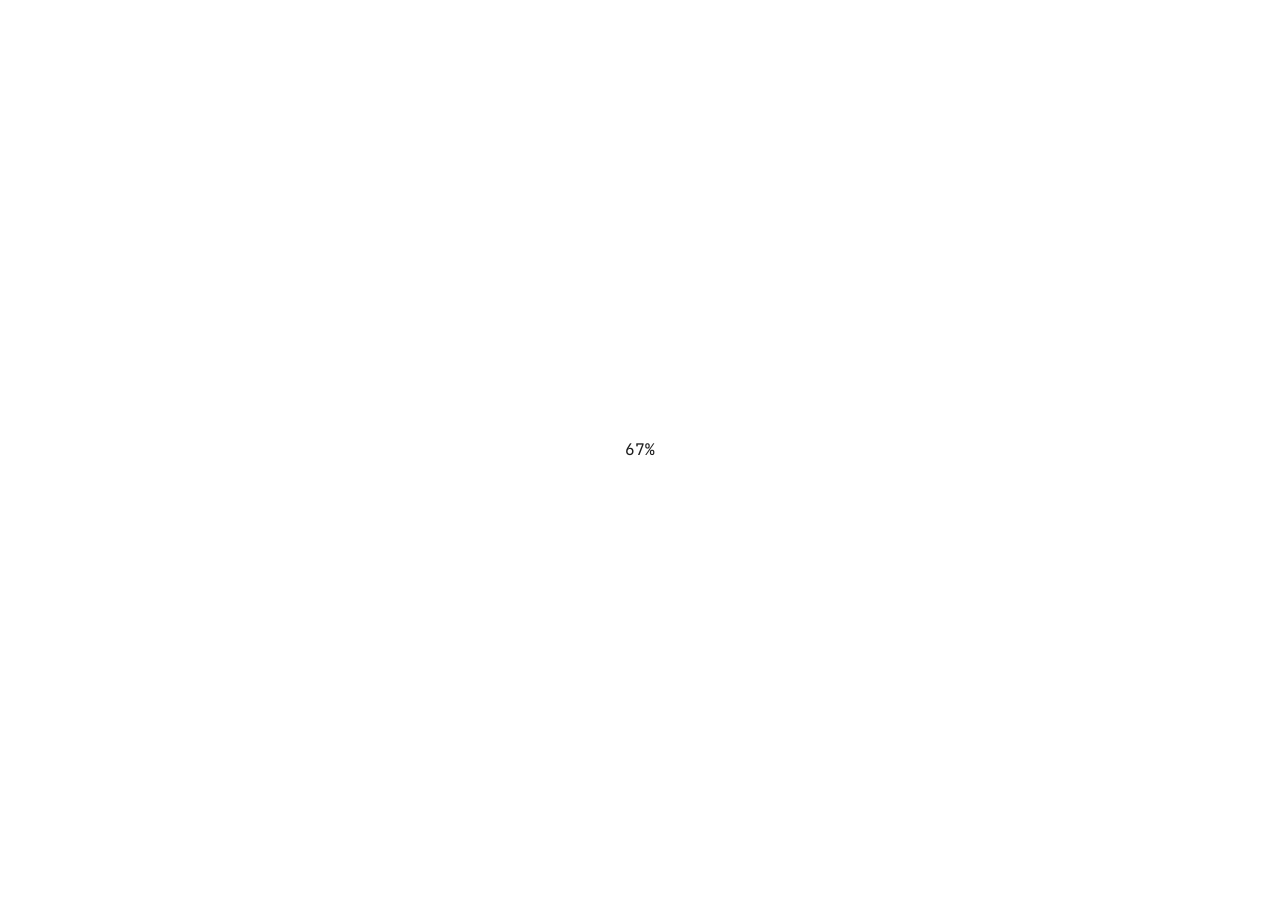
==== commit c59735b4: "Contact modal: email opens mail client, telegram opens chat, phone copies on desktop and calls on mo" ====
--- a/about.html
+++ b/about.html
@@ -25,7 +25,7 @@
   <link rel="preconnect" href="https://fonts.googleapis.com" />
   <link rel="preconnect" href="https://fonts.gstatic.com" crossorigin />
   <link href="https://fonts.googleapis.com/css2?family=JetBrains+Mono:wght@400;500&display=swap" rel="stylesheet" />
-  <link rel="stylesheet" href="css/styles.css?v=1794955054" />
+  <link rel="stylesheet" href="css/styles.css?v=1794955329" />
 </head>
 <body>
   <div class="site">
@@ -146,7 +146,7 @@
     </article>
   </div>
   <script src="js/app.js?v=1794871083" defer></script>
-  <script src="js/contact.js?v=1794955054" defer></script>
+  <script src="js/contact.js?v=1794955329" defer></script>
   <script src="js/reveal.js?v=1794871083" defer></script>
   <script src="js/lightbox.js?v=1794871083" defer></script>
 </body>
--- a/css/styles.css
+++ b/css/styles.css
@@ -712,6 +712,7 @@
   color: inherit;
   font: inherit;
   text-align: left;
+  text-decoration: none;
   transition: background 0.15s ease;
 }
 .contact-row:hover, .contact-row:focus-visible { background: color-mix(in srgb, var(--ink) 5%, transparent); outline: none; }
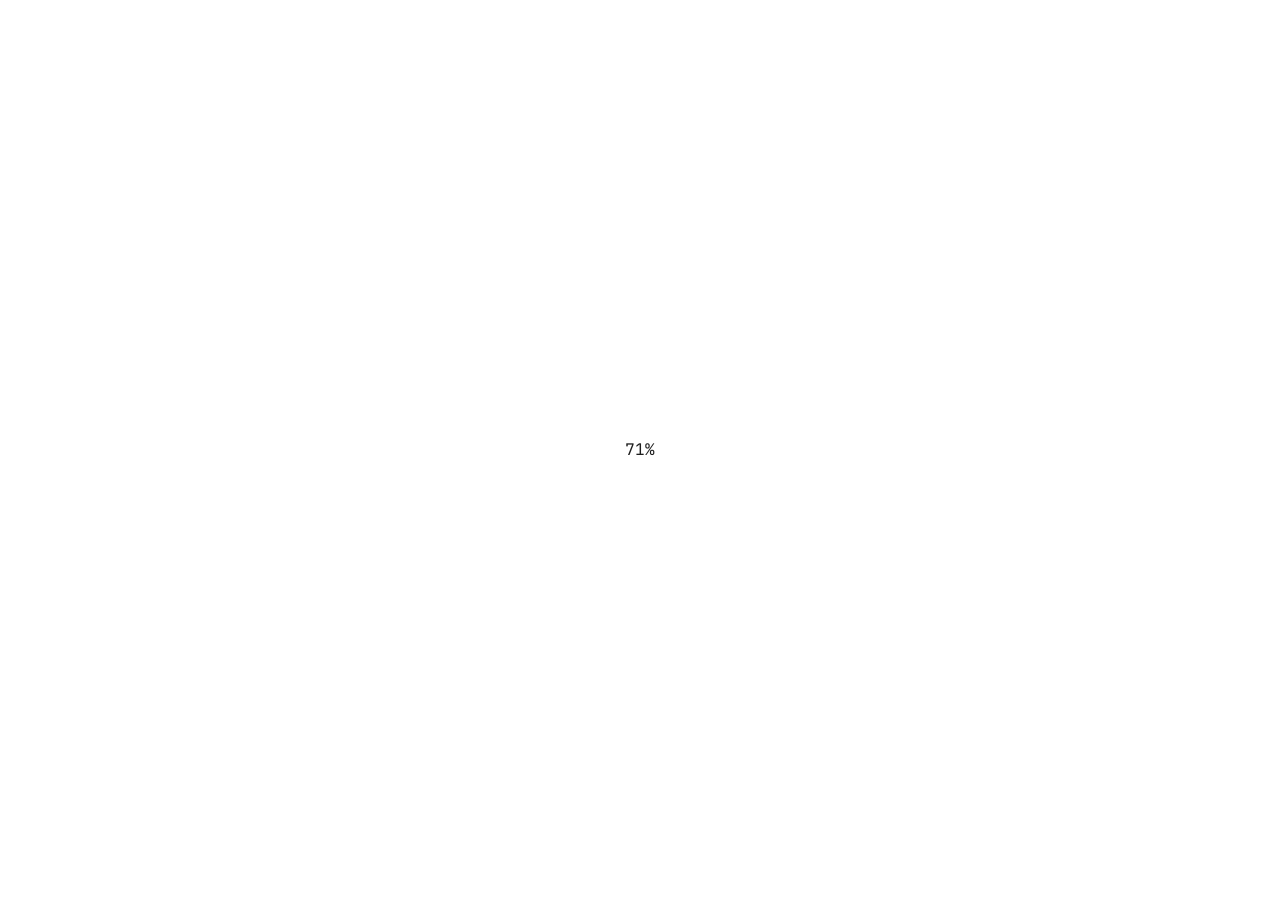
==== commit 72ba2461: "Main page layout like dmvdsgn.com: 534x732 project cards, borderless sidebar, contact button under t" ====
--- a/about.html
+++ b/about.html
@@ -25,7 +25,7 @@
   <link rel="preconnect" href="https://fonts.googleapis.com" />
   <link rel="preconnect" href="https://fonts.gstatic.com" crossorigin />
   <link href="https://fonts.googleapis.com/css2?family=JetBrains+Mono:wght@400;500&display=swap" rel="stylesheet" />
-  <link rel="stylesheet" href="css/styles.css?v=1794955329" />
+  <link rel="stylesheet" href="css/styles.css?v=1795757359" />
 </head>
 <body>
   <div class="site">
--- a/css/styles.css
+++ b/css/styles.css
@@ -38,7 +38,7 @@
   /* layout */
   --col: 556px;      /* контентная колонка (кейсы / обо мне) */
   --sidebar: 337px;  /* сайдбар на главной */
-  --feed: 362px;     /* колонка ленты проектов */
+  --feed: 534px;     /* колонка ленты проектов (как на dmvdsgn.com) */
   --page-pad: 16px;
   --section-gap: 72px;
   --fade-h: 80px;
@@ -186,10 +186,12 @@
   height: calc(100vh - var(--page-pad) * 2);
   display: flex;
   flex-direction: column;
-  justify-content: space-between;
-  gap: var(--s16);
+  justify-content: flex-start;
+  gap: var(--s8);
   overflow: clip;
 }
+/* сайдбар без рамки — как в референсе */
+.card.sidebar { border: none; border-radius: 0; }
 .avatar {
   width: 141px;
   height: 141px;
@@ -270,12 +272,12 @@
 :root[data-theme="dark"] .theme-btn .i-sun { display: inline-block; }
 .work { display: flex; flex-direction: column; align-items: center; gap: var(--s8); text-decoration: none; }
 .work-thumb {
-  width: 360px;
+  width: 534px;
   max-width: 100%;
-  aspect-ratio: 360 / 372;
-  border-radius: var(--r-lg);
+  aspect-ratio: 534 / 732;
+  border-radius: 20px;
   overflow: hidden;
-  background: var(--bg-muted);
+  background: #f1f1f1;
   position: relative;
   display: flex;
   align-items: center;
@@ -283,6 +285,9 @@
 }
 .work-thumb img,
 .work-thumb video { width: 100%; height: 100%; object-fit: cover; transition: transform 0.4s ease; }
+/* квадратное видео целиком по центру вертикальной карточки, сверху и снизу — серая подложка */
+.work-thumb video { height: auto; aspect-ratio: 1 / 1; object-fit: contain; }
+:root[data-theme="dark"] .work-thumb { background: #161616; }
 a.work:hover .work-thumb img,
 a.work:hover .work-thumb video { transform: scale(1.03); }
 .work-thumb.soon img { filter: blur(0.75px) brightness(0.8); }
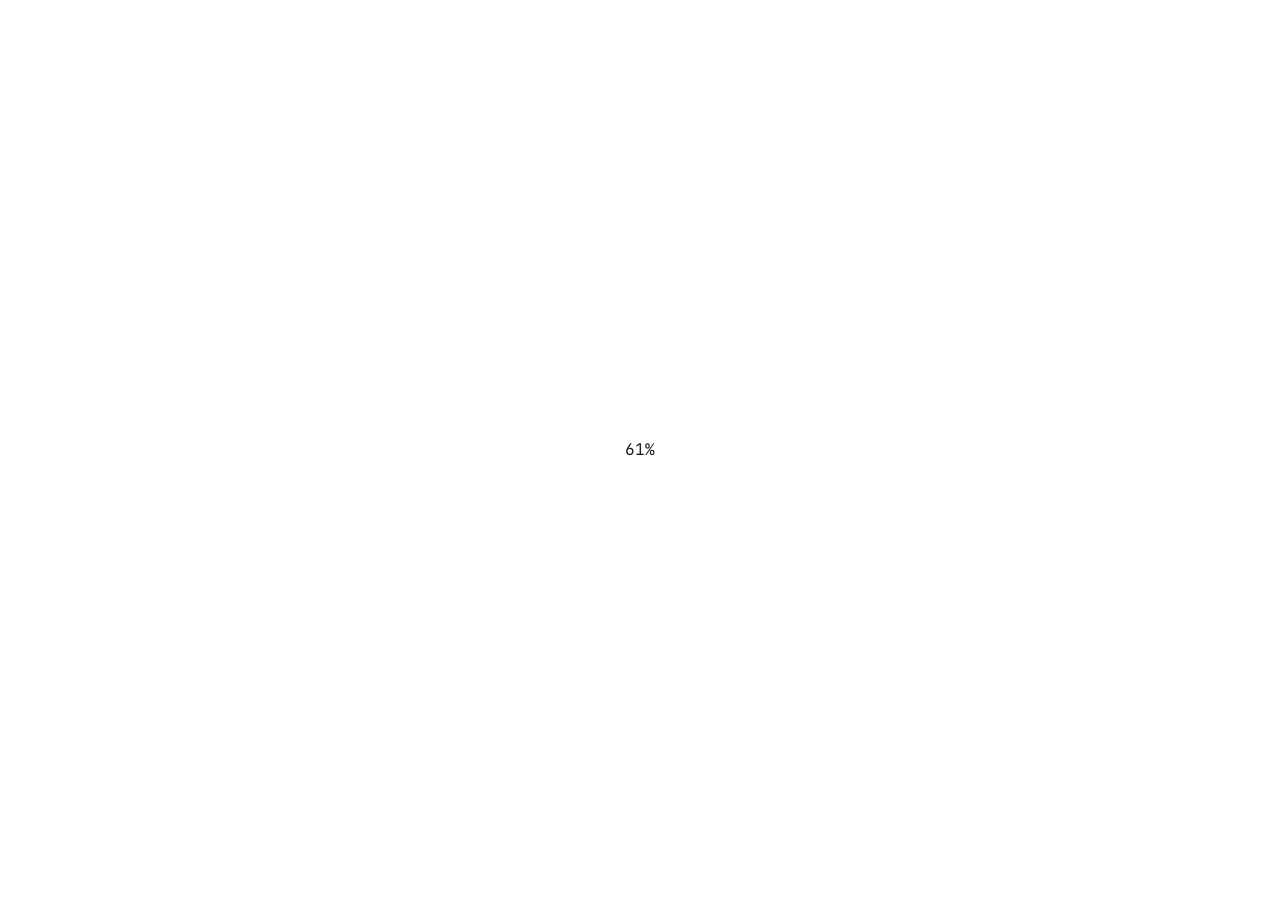
==== commit a2c75162: "Project covers: square 534x534, no gray bands Co-Authored-By: Claude Opus 5.5 <noreply@anthropic.com" ====
--- a/about.html
+++ b/about.html
@@ -25,7 +25,7 @@
   <link rel="preconnect" href="https://fonts.googleapis.com" />
   <link rel="preconnect" href="https://fonts.gstatic.com" crossorigin />
   <link href="https://fonts.googleapis.com/css2?family=JetBrains+Mono:wght@400;500&display=swap" rel="stylesheet" />
-  <link rel="stylesheet" href="css/styles.css?v=1795757359" />
+  <link rel="stylesheet" href="css/styles.css?v=1795757528" />
 </head>
 <body>
   <div class="site">
--- a/css/styles.css
+++ b/css/styles.css
@@ -274,7 +274,7 @@
 .work-thumb {
   width: 534px;
   max-width: 100%;
-  aspect-ratio: 534 / 732;
+  aspect-ratio: 1 / 1;
   border-radius: 20px;
   overflow: hidden;
   background: #f1f1f1;
@@ -285,9 +285,6 @@
 }
 .work-thumb img,
 .work-thumb video { width: 100%; height: 100%; object-fit: cover; transition: transform 0.4s ease; }
-/* квадратное видео целиком по центру вертикальной карточки, сверху и снизу — серая подложка */
-.work-thumb video { height: auto; aspect-ratio: 1 / 1; object-fit: contain; }
-:root[data-theme="dark"] .work-thumb { background: #161616; }
 a.work:hover .work-thumb img,
 a.work:hover .work-thumb video { transform: scale(1.03); }
 .work-thumb.soon img { filter: blur(0.75px) brightness(0.8); }
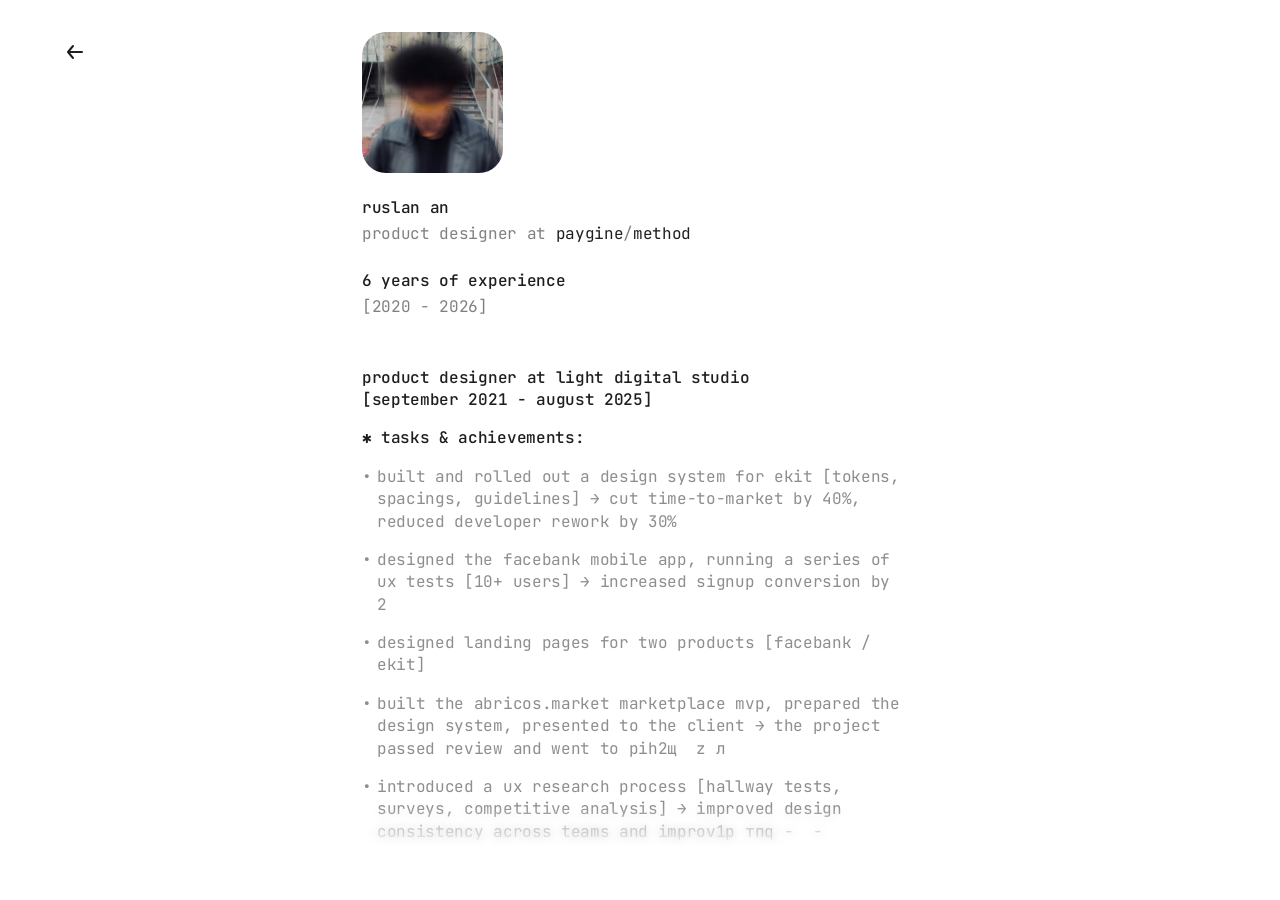
==== commit fc0a3250: "Disable entry loader for now (loader code kept in app.js) Co-Authored-By: Claude Opus 5.5 <noreply@a" ====
--- a/about.html
+++ b/about.html
@@ -21,7 +21,7 @@
   <meta name="twitter:image" content="https://antwentythree.site/assets/og/og-default.jpg" />
   <link rel="icon" href="assets/img/1DFH9G4M8G8WKBAH5VSBCNGBVE.jpg" />
   <script>try{var t=localStorage.getItem('theme');document.documentElement.setAttribute('data-theme',t==='dark'?'dark':'light');}catch(e){}</script>
-  <script>try{var n=(performance.getEntriesByType('navigation')[0]||{}).type,r=document.referrer,i=r&&r.indexOf(location.origin)===0;if(!matchMedia('(prefers-reduced-motion: reduce)').matches&&(n==='reload'||!i))document.documentElement.classList.add('loading');}catch(e){}</script>
+  <!-- лоудер при входе временно отключён: чтобы вернуть, верните скрипт, который добавляет html.loading (код лоудера остался в js/app.js) -->
   <link rel="preconnect" href="https://fonts.googleapis.com" />
   <link rel="preconnect" href="https://fonts.gstatic.com" crossorigin />
   <link href="https://fonts.googleapis.com/css2?family=JetBrains+Mono:wght@400;500&display=swap" rel="stylesheet" />
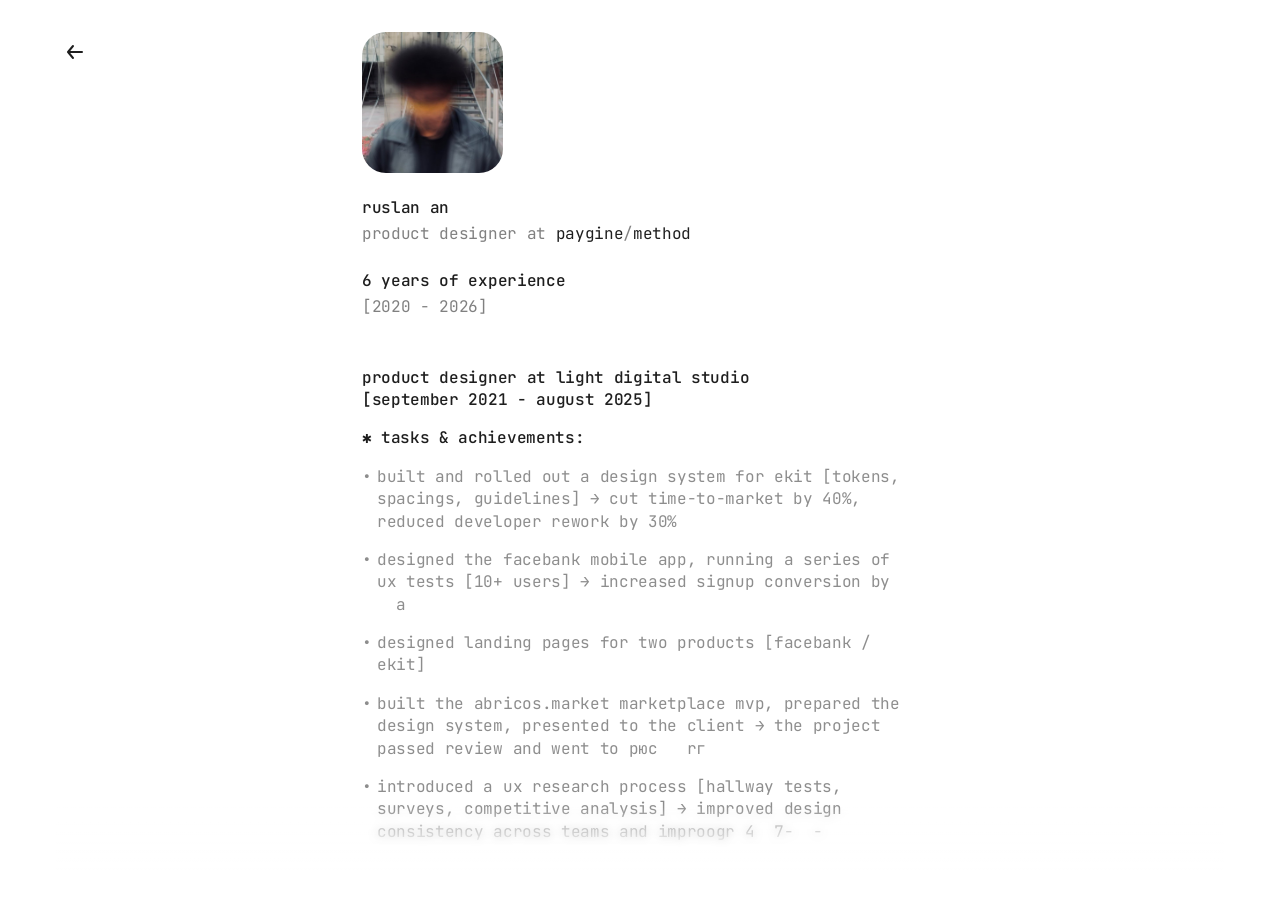
==== commit 954cb25d: "Mobile: remove summary block with contact and back-to-top buttons Co-Authored-By: Claude Opus 5.5 <n" ====
--- a/about.html
+++ b/about.html
@@ -25,7 +25,7 @@
   <link rel="preconnect" href="https://fonts.googleapis.com" />
   <link rel="preconnect" href="https://fonts.gstatic.com" crossorigin />
   <link href="https://fonts.googleapis.com/css2?family=JetBrains+Mono:wght@400;500&display=swap" rel="stylesheet" />
-  <link rel="stylesheet" href="css/styles.css?v=1795757528" />
+  <link rel="stylesheet" href="css/styles.css?v=1795758015" />
 </head>
 <body>
   <div class="site">
--- a/css/styles.css
+++ b/css/styles.css
@@ -297,10 +297,6 @@
 .work-meta { display: flex; flex-direction: column; align-items: flex-start; gap: var(--s4); width: 100%; }
 .work.is-soon .work-meta { opacity: 0.5; }
 
-/* footer block inside feed (итог) */
-.feed-foot { display: flex; flex-direction: column; align-items: center; gap: var(--s8); width: 100%; }
-.feed-foot .media { border-radius: var(--r-xl); aspect-ratio: 1/1; }
-.feed-foot-actions { display: flex; flex-direction: column; gap: var(--s4); width: 100%; }
 
 /* ============================================================
    DOC PAGES (about / project)
@@ -444,11 +440,6 @@
 }
 :root[data-theme="dark"] .sidebar .btn--light:hover { background: rgba(255, 255, 255, 0.08); }
 
-/* блок «итог / summary» — только в мобильной версии */
-@media (min-width: 901px) {
-  .feed-foot { display: none; }
-}
-
 /* стрелка «наверх» — появляется, когда долистали до низа */
 .to-top {
   position: fixed;
